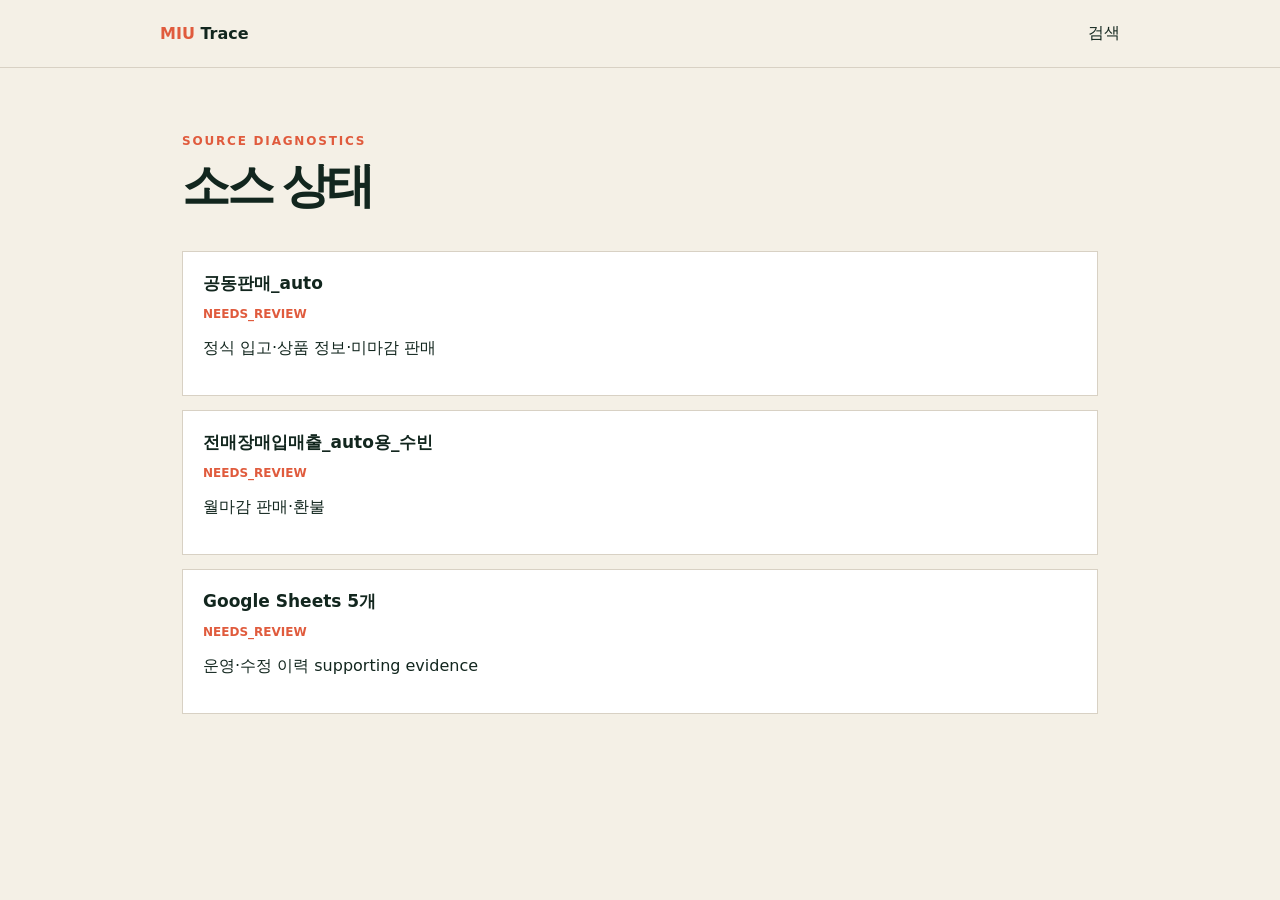
==== frontend/sources.html @ 66e6db98 "Create MIU Trace GitHub Pages PWA" ====
<!doctype html><html lang="ko"><head><meta charset="utf-8"><meta name="viewport" content="width=device-width,initial-scale=1"><meta name="theme-color" content="#12261e"><link rel="manifest" href="manifest.webmanifest"><link rel="stylesheet" href="assets/app.css"><title>소스 진단 · MIU Trace</title></head><body><header><a class="brand" href="./"><b>MIU</b> Trace</a><a href="./">검색</a></header><main><section class="hero compact"><p class="eyebrow">SOURCE DIAGNOSTICS</p><h1>소스 상태</h1></section><section class="cards"><article><h2>공동판매_auto</h2><span>NEEDS_REVIEW</span><p>정식 입고·상품 정보·미마감 판매</p></article><article><h2>전매장매입매출_auto용_수빈</h2><span>NEEDS_REVIEW</span><p>월마감 판매·환불</p></article><article><h2>Google Sheets 5개</h2><span>NEEDS_REVIEW</span><p>운영·수정 이력 supporting evidence</p></article></section></main><script>if('serviceWorker'in navigator)navigator.serviceWorker.register('service-worker.js')</script></body></html>
---- frontend/assets/app.css ----
:root{--ink:#12261e;--paper:#f4f0e6;--accent:#e05b3d;--muted:#667169;--line:#d8d1c4}*{box-sizing:border-box}body{margin:0;background:var(--paper);color:var(--ink);font-family:Inter,"Noto Sans KR",system-ui,sans-serif}header{height:68px;display:flex;align-items:center;justify-content:space-between;padding:0 max(22px,calc((100vw - 960px)/2));border-bottom:1px solid var(--line)}a{color:inherit;text-decoration:none}.brand{font-weight:850}.brand b{color:var(--accent)}main{max-width:960px;margin:auto;padding:54px 22px}.hero{max-width:720px;margin-bottom:42px}.eyebrow{color:var(--accent);font-size:12px;font-weight:850;letter-spacing:.15em}.hero h1{font-family:Georgia,"Noto Serif KR",serif;font-size:clamp(43px,8vw,76px);line-height:.98;letter-spacing:-.055em;margin:14px 0 22px}.hero>p:last-child,.notice,.meta{color:var(--muted)}.compact h1{font-size:48px}form,#result{max-width:720px}label{display:block;font-size:13px;font-weight:750;margin-bottom:9px}.search{display:flex;background:white;border:1px solid var(--ink);box-shadow:6px 6px 0 var(--ink)}input{min-width:0;flex:1;border:0;padding:18px;font:inherit;outline:0}button{border:0;background:var(--accent);color:white;padding:0 26px;font-weight:850}.notice{font-size:13px;margin-top:18px}#result{margin-top:38px}.event,.empty,.cards article{background:#fff;border:1px solid var(--line);padding:20px}.event{margin-bottom:14px;border-left:4px solid var(--accent)}.event-head{display:flex;justify-content:space-between}.badge{font-size:11px;border:1px solid var(--line);border-radius:999px;padding:4px 8px}.meta{font-size:13px}.cards{display:grid;gap:14px}.cards h2{margin:0 0 8px;font-size:17px}.cards span{color:var(--accent);font-size:12px;font-weight:850}@media(max-width:600px){main{padding-top:38px}.search{box-shadow:4px 4px 0 var(--ink)}button{padding:0 18px}}
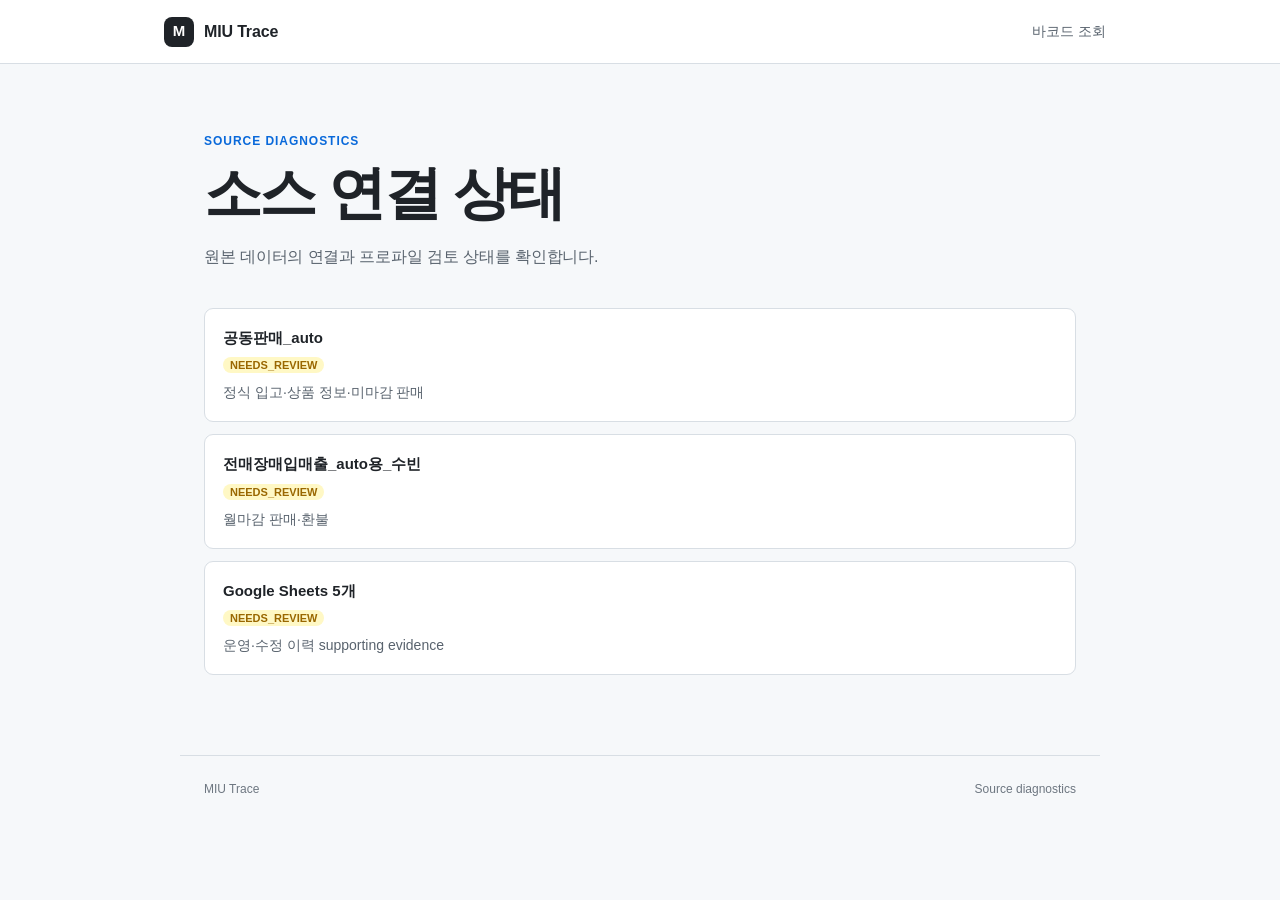
==== commit 6a36acf5: "Refine GitHub-inspired timeline UI" ====
--- a/frontend/sources.html
+++ b/frontend/sources.html
@@ -1,2 +1,5 @@
-<!doctype html><html lang="ko"><head><meta charset="utf-8"><meta name="viewport" content="width=device-width,initial-scale=1"><meta name="theme-color" content="#12261e"><link rel="manifest" href="manifest.webmanifest"><link rel="stylesheet" href="assets/app.css"><title>소스 진단 · MIU Trace</title></head><body><header><a class="brand" href="./"><b>MIU</b> Trace</a><a href="./">검색</a></header><main><section class="hero compact"><p class="eyebrow">SOURCE DIAGNOSTICS</p><h1>소스 상태</h1></section><section class="cards"><article><h2>공동판매_auto</h2><span>NEEDS_REVIEW</span><p>정식 입고·상품 정보·미마감 판매</p></article><article><h2>전매장매입매출_auto용_수빈</h2><span>NEEDS_REVIEW</span><p>월마감 판매·환불</p></article><article><h2>Google Sheets 5개</h2><span>NEEDS_REVIEW</span><p>운영·수정 이력 supporting evidence</p></article></section></main><script>if('serviceWorker'in navigator)navigator.serviceWorker.register('service-worker.js')</script></body></html>
+<!doctype html><html lang="ko"><head><meta charset="utf-8"><meta name="viewport" content="width=device-width,initial-scale=1"><meta name="theme-color" content="#ffffff"><link rel="manifest" href="manifest.webmanifest"><link rel="stylesheet" href="assets/app.css"><title>소스 진단 · MIU Trace</title></head><body>
+<header class="site-header"><div class="header-inner"><a class="brand" href="./"><span class="brand-mark">M</span><span>MIU Trace</span></a><nav><a class="nav-link" href="./">바코드 조회</a></nav></div></header>
+<main><section class="intro compact"><span class="section-kicker">Source diagnostics</span><h1>소스 연결 상태</h1><p>원본 데이터의 연결과 프로파일 검토 상태를 확인합니다.</p></section><section class="cards"><article><h2>공동판매_auto</h2><span>NEEDS_REVIEW</span><p>정식 입고·상품 정보·미마감 판매</p></article><article><h2>전매장매입매출_auto용_수빈</h2><span>NEEDS_REVIEW</span><p>월마감 판매·환불</p></article><article><h2>Google Sheets 5개</h2><span>NEEDS_REVIEW</span><p>운영·수정 이력 supporting evidence</p></article></section></main>
+<footer><span>MIU Trace</span><span>Source diagnostics</span></footer><script>if('serviceWorker'in navigator)navigator.serviceWorker.register('service-worker.js')</script></body></html>
 
--- a/frontend/assets/app.css
+++ b/frontend/assets/app.css
@@ -1,2 +1,2 @@
-:root{--ink:#12261e;--paper:#f4f0e6;--accent:#e05b3d;--muted:#667169;--line:#d8d1c4}*{box-sizing:border-box}body{margin:0;background:var(--paper);color:var(--ink);font-family:Inter,"Noto Sans KR",system-ui,sans-serif}header{height:68px;display:flex;align-items:center;justify-content:space-between;padding:0 max(22px,calc((100vw - 960px)/2));border-bottom:1px solid var(--line)}a{color:inherit;text-decoration:none}.brand{font-weight:850}.brand b{color:var(--accent)}main{max-width:960px;margin:auto;padding:54px 22px}.hero{max-width:720px;margin-bottom:42px}.eyebrow{color:var(--accent);font-size:12px;font-weight:850;letter-spacing:.15em}.hero h1{font-family:Georgia,"Noto Serif KR",serif;font-size:clamp(43px,8vw,76px);line-height:.98;letter-spacing:-.055em;margin:14px 0 22px}.hero>p:last-child,.notice,.meta{color:var(--muted)}.compact h1{font-size:48px}form,#result{max-width:720px}label{display:block;font-size:13px;font-weight:750;margin-bottom:9px}.search{display:flex;background:white;border:1px solid var(--ink);box-shadow:6px 6px 0 var(--ink)}input{min-width:0;flex:1;border:0;padding:18px;font:inherit;outline:0}button{border:0;background:var(--accent);color:white;padding:0 26px;font-weight:850}.notice{font-size:13px;margin-top:18px}#result{margin-top:38px}.event,.empty,.cards article{background:#fff;border:1px solid var(--line);padding:20px}.event{margin-bottom:14px;border-left:4px solid var(--accent)}.event-head{display:flex;justify-content:space-between}.badge{font-size:11px;border:1px solid var(--line);border-radius:999px;padding:4px 8px}.meta{font-size:13px}.cards{display:grid;gap:14px}.cards h2{margin:0 0 8px;font-size:17px}.cards span{color:var(--accent);font-size:12px;font-weight:850}@media(max-width:600px){main{padding-top:38px}.search{box-shadow:4px 4px 0 var(--ink)}button{padding:0 18px}}
+:root{--bg:#f6f8fa;--surface:#fff;--ink:#1f2328;--muted:#59636e;--subtle:#6e7781;--border:#d1d9e0;--border-muted:#d8dee4;--blue:#0969da;--blue-hover:#0550ae;--green:#1a7f37;--green-bg:#dafbe1;--orange:#9a6700;--orange-bg:#fff8c5;--red:#cf222e;--purple:#8250df;--shadow:0 1px 0 rgba(31,35,40,.04)}*{box-sizing:border-box}html{color-scheme:light}body{margin:0;background:var(--bg);color:var(--ink);font-family:-apple-system,BlinkMacSystemFont,"Segoe UI","Noto Sans KR",sans-serif;font-size:14px;line-height:1.5}.site-header{height:64px;background:rgba(255,255,255,.92);border-bottom:1px solid var(--border-muted);position:sticky;top:0;z-index:10;backdrop-filter:blur(14px)}.header-inner{max-width:1000px;height:100%;margin:auto;padding:0 24px;display:flex;align-items:center;justify-content:space-between}.brand{display:inline-flex;align-items:center;gap:10px;color:var(--ink);font-weight:650;text-decoration:none;font-size:16px;letter-spacing:-.01em}.brand-mark{width:30px;height:30px;display:grid;place-items:center;border-radius:8px;background:var(--ink);color:#fff;font-size:15px;font-weight:750}.nav-link{color:var(--muted);text-decoration:none;font-size:14px;font-weight:500;padding:7px 10px;border-radius:6px}.nav-link:hover{background:#f3f4f6;color:var(--ink)}main{max-width:920px;margin:auto;padding:68px 24px 80px}.intro{max-width:700px;margin-bottom:38px}.section-kicker{display:block;color:var(--blue);font-size:12px;font-weight:700;letter-spacing:.08em;text-transform:uppercase;margin-bottom:12px}.intro h1{font-size:clamp(38px,6vw,58px);line-height:1.08;letter-spacing:-.045em;margin:0 0 18px;font-weight:720}.intro p{margin:0;color:var(--muted);font-size:16px;line-height:1.7;letter-spacing:-.01em}.search-panel{background:var(--surface);border:1px solid var(--border-muted);border-radius:12px;box-shadow:var(--shadow);padding:22px;margin-bottom:38px}.panel-heading{display:flex;align-items:flex-start;justify-content:space-between;margin-bottom:16px}.panel-heading h2{font-size:16px;margin:0 0 3px}.panel-heading p{margin:0;color:var(--subtle);font-size:12px}.mode-badge{color:var(--orange);background:var(--orange-bg);border:1px solid #d4a72c66;border-radius:999px;padding:2px 8px;font-size:11px;font-weight:650}.search-control{height:46px;display:flex;align-items:center;border:1px solid #8c959f;border-radius:7px;background:#fff;transition:.15s}.search-control:focus-within{border-color:var(--blue);box-shadow:0 0 0 3px rgba(9,105,218,.15)}.search-control svg{width:16px;height:16px;fill:var(--subtle);margin-left:14px;flex:0 0 auto}.search-control input{min-width:0;flex:1;height:100%;border:0;outline:0;background:transparent;padding:0 12px;font:inherit;color:var(--ink)}.search-control input::placeholder{color:#8c959f}.search-control button{height:34px;margin-right:5px;padding:0 16px;border:1px solid rgba(31,35,40,.15);border-radius:6px;background:var(--blue);color:#fff;font-weight:600;cursor:pointer;box-shadow:0 1px 0 rgba(31,35,40,.1)}.search-control button:hover{background:var(--blue-hover)}.demo-hint{display:flex;align-items:center;gap:6px;margin:12px 0 0;color:var(--subtle);font-size:12px}.demo-hint>span{width:7px;height:7px;border-radius:50%;background:var(--green)}.demo-hint button{padding:0;border:0;background:transparent;color:var(--blue);font:inherit;font-weight:600;cursor:pointer}.result-header{display:flex;align-items:flex-end;justify-content:space-between;margin-bottom:20px;padding-bottom:14px;border-bottom:1px solid var(--border-muted)}.result-header h2{font-size:20px;letter-spacing:-.02em;margin:0 0 2px}.result-header p{margin:0;color:var(--subtle);font-size:13px}.event-count{color:var(--muted);background:#eef1f4;border:1px solid var(--border-muted);border-radius:999px;padding:3px 9px;font-size:12px;font-weight:600}.timeline{position:relative;margin-left:11px}.timeline:before{content:"";position:absolute;top:9px;bottom:20px;left:6px;width:2px;background:var(--border-muted)}.event{position:relative;padding-left:38px;margin-bottom:16px}.event:last-child{margin-bottom:0}.timeline-node{position:absolute;left:0;top:19px;width:14px;height:14px;border:3px solid var(--bg);border-radius:50%;background:var(--blue);box-shadow:0 0 0 1px var(--border)}.event[data-type="RECEIVED"] .timeline-node{background:var(--green)}.event[data-type="REFUND"] .timeline-node{background:var(--red)}.event[data-type="LOCATION_CHANGE"] .timeline-node{background:var(--purple)}.event-card{background:var(--surface);border:1px solid var(--border-muted);border-radius:9px;box-shadow:var(--shadow);overflow:hidden}.event-main{padding:16px 18px}.event-topline{display:flex;align-items:flex-start;justify-content:space-between;gap:12px}.event-title-wrap{display:flex;align-items:center;gap:8px;min-width:0}.event-title{font-size:15px;font-weight:650}.type-icon{width:26px;height:26px;display:grid;place-items:center;border-radius:6px;background:#ddf4ff;color:var(--blue);font-size:13px;font-weight:700}.event[data-type="RECEIVED"] .type-icon{background:var(--green-bg);color:var(--green)}.event[data-type="REFUND"] .type-icon{background:#ffebe9;color:var(--red)}.event[data-type="LOCATION_CHANGE"] .type-icon{background:#fbefff;color:var(--purple)}.event-time{margin:9px 0 0;color:var(--muted);font-size:13px}.precision{color:var(--subtle);margin-left:5px}.change{display:flex;align-items:center;gap:10px;margin-top:13px;padding:11px 12px;border-radius:6px;background:var(--bg);font-weight:600}.change-arrow{color:var(--subtle)}.confidence{white-space:nowrap;border:1px solid var(--border-muted);border-radius:999px;padding:2px 8px;font-size:11px;font-weight:600;color:var(--muted)}.confidence.confirmed{color:var(--green);background:var(--green-bg);border-color:#2da44e55}.evidence{display:flex;align-items:center;gap:8px;padding:10px 18px;border-top:1px solid #eaeef2;background:#fbfcfd;color:var(--subtle);font-size:12px}.evidence svg{width:14px;height:14px;fill:currentColor;flex:0 0 auto}.empty{padding:36px 24px;text-align:center;background:#fff;border:1px dashed var(--border);border-radius:10px}.empty strong{font-size:16px}.empty p{margin:6px 0 0;color:var(--muted)}footer{max-width:920px;margin:0 auto;padding:24px;border-top:1px solid var(--border-muted);display:flex;justify-content:space-between;color:var(--subtle);font-size:12px}.sr-only{position:absolute;width:1px;height:1px;padding:0;margin:-1px;overflow:hidden;clip:rect(0,0,0,0);white-space:nowrap;border:0}.cards{display:grid;gap:12px}.cards article{background:#fff;border:1px solid var(--border-muted);border-radius:9px;padding:18px}.cards h2{font-size:15px;margin:0 0 5px}.cards p{color:var(--muted);margin:7px 0 0}.cards span{color:var(--orange);background:var(--orange-bg);border-radius:999px;padding:2px 7px;font-size:11px;font-weight:650}@media(max-width:640px){.site-header{height:58px}.header-inner{padding:0 16px}main{padding:40px 16px 60px}.intro{margin-bottom:28px}.intro h1{font-size:40px}.intro p{font-size:15px}.desktop-break{display:none}.search-panel{padding:17px;border-radius:10px}.panel-heading p{display:none}.search-control button{padding:0 13px}.timeline{margin-left:3px}.event{padding-left:30px}.event-main{padding:14px}.evidence{padding:10px 14px}.event-topline{align-items:center}.event-title-wrap{gap:7px}.confidence{padding:2px 6px}.result-header{align-items:center}footer{margin:0 16px;padding:20px 0}.demo-hint{align-items:flex-start}}
 
